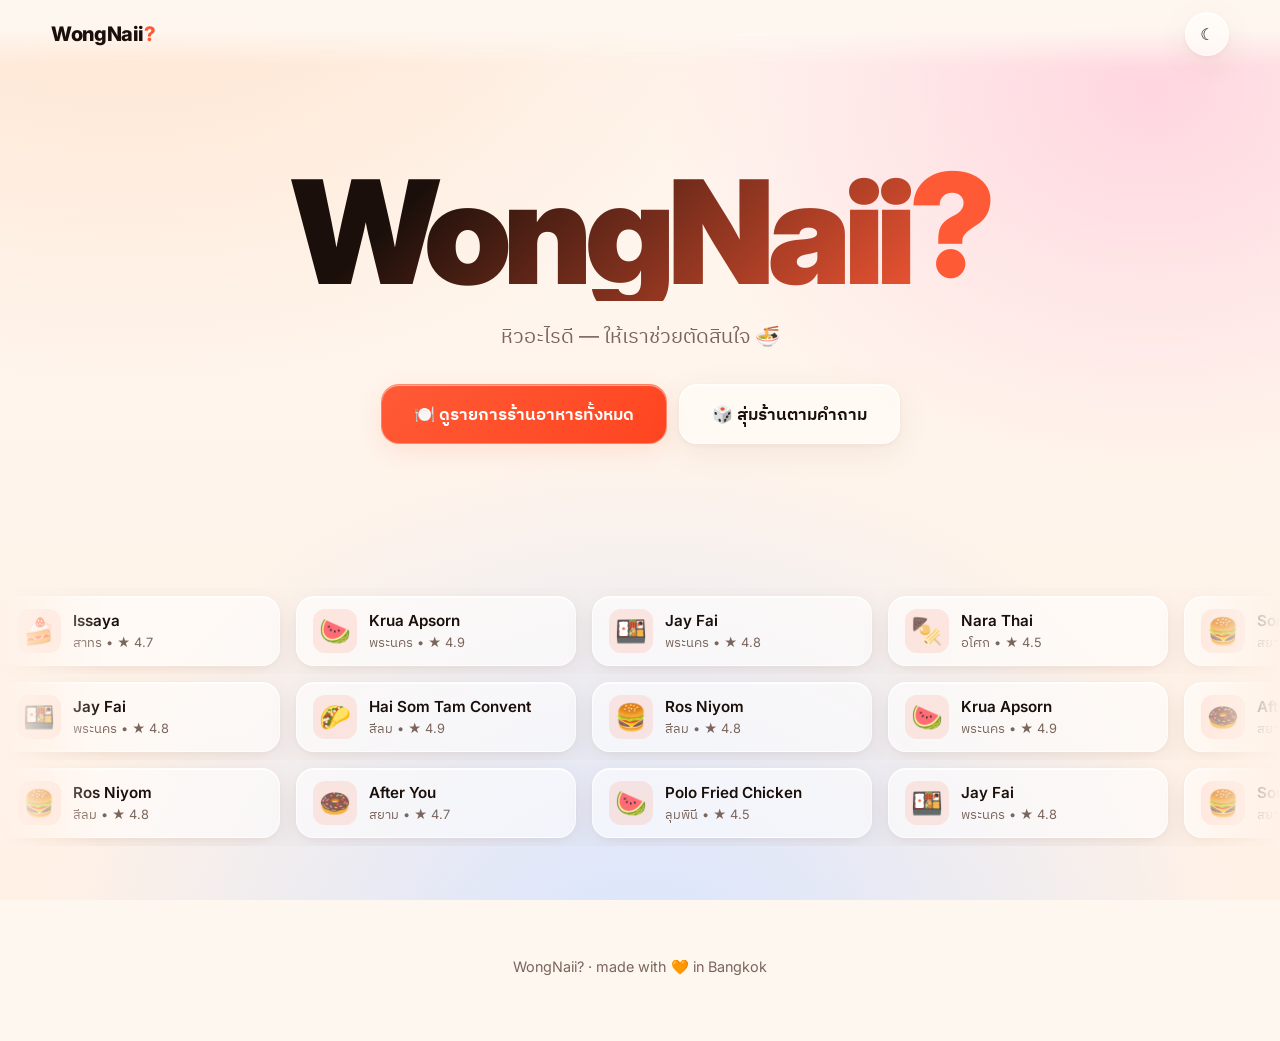
==== index.html @ 6809e91a "Initial commit: WongNaii? scaffold" ====
<!DOCTYPE html>
<html lang="th" data-theme="light">
<head>
  <meta charset="UTF-8">
  <meta name="viewport" content="width=device-width, initial-scale=1, viewport-fit=cover">
  <meta name="theme-color" content="#fef7f0">
  <title>WongNaii? — หิวอะไรดีวันนี้</title>
  <meta name="description" content="WongNaii? — ค้นหาร้านอาหาร สุ่มร้านโดน ๆ และหาเพื่อนกินข้าวด้วยกัน">
  <link rel="preconnect" href="https://fonts.googleapis.com">
  <link rel="preconnect" href="https://fonts.gstatic.com" crossorigin>
  <link rel="stylesheet" href="https://fonts.googleapis.com/css2?family=Inter:wght@400;500;600;700;800;900&family=IBM+Plex+Sans+Thai:wght@400;500;600;700&display=swap">
  <link rel="stylesheet" href="assets/css/base.css">
  <link rel="stylesheet" href="assets/css/glass.css">
  <link rel="stylesheet" href="assets/css/home.css">
</head>
<body>
  <header class="site-header">
    <div class="container">
      <a href="./" class="brand">WongNaii<span>?</span></a>
      <div style="display:flex; gap: .5rem">
        <button class="glass-button is-icon" data-theme-toggle title="สลับธีม">☾</button>
      </div>
    </div>
  </header>

  <main>
    <section class="hero container">
      <h1 class="hero-title">WongNaii<span class="qmark">?</span></h1>
      <p class="hero-sub">หิวอะไรดี — ให้เราช่วยตัดสินใจ 🍜</p>

      <div class="hero-actions">
        <a class="glass-button is-primary" href="pages/all-restaurants.html">
          🍽️ ดูรายการร้านอาหารทั้งหมด
        </a>
        <a class="glass-button" href="pages/randomizer.html">
          🎲 สุ่มร้านตามคำถาม
        </a>
      </div>
    </section>

    <section class="marquee-section" aria-label="ร้านอาหารแนะนำ">
      <div id="marquee" class="container" style="width:100%; max-width:none"></div>
    </section>
  </main>

  <footer style="padding: 3rem 0; text-align:center; color: var(--text-muted); font-size:.9rem">
    <p>WongNaii? · made with 🧡 in Bangkok</p>
  </footer>

  <script src="assets/js/config.js"></script>
  <script src="assets/js/theme.js"></script>
  <script src="assets/js/maintenance.js"></script>
  <script src="assets/js/api.js"></script>
  <script src="assets/js/marquee.js"></script>
</body>
</html>
---- assets/css/base.css ----
/* ========================================================================
   WongNaii? — Base tokens, reset, theme system
   ======================================================================== */

:root {
  --font-display: "SF Pro Display", "Inter", "IBM Plex Sans Thai", system-ui, -apple-system, sans-serif;
  --font-body:    "SF Pro Text",    "Inter", "IBM Plex Sans Thai", system-ui, sans-serif;

  --radius-sm: 12px;
  --radius-md: 18px;
  --radius-lg: 22px;
  --radius-xl: 32px;

  --space-1: 0.25rem;
  --space-2: 0.5rem;
  --space-3: 0.75rem;
  --space-4: 1rem;
  --space-5: 1.5rem;
  --space-6: 2rem;
  --space-8: 3rem;
  --space-10: 4.5rem;

  --transition-fast: 180ms cubic-bezier(.2,.8,.2,1);
  --transition-med:  340ms cubic-bezier(.2,.8,.2,1);
}

/* ---- Light theme (default) ---- */
:root,
[data-theme="light"] {
  color-scheme: light;

  --bg-base: #fef7f0;
  --bg-gradient: radial-gradient(1200px 800px at 10% -10%, #ffe2cc 0%, transparent 60%),
                 radial-gradient(900px 700px at 90% 10%, #ffd6e0 0%, transparent 55%),
                 radial-gradient(1000px 900px at 50% 110%, #d6e4ff 0%, transparent 60%),
                 linear-gradient(180deg, #fef7f0, #fff1e6);

  --text-strong: #1a0f0a;
  --text:        #3a2a22;
  --text-muted:  #7a655c;

  --glass-bg:     rgba(255, 255, 255, 0.55);
  --glass-bg-hi:  rgba(255, 255, 255, 0.75);
  --glass-border: rgba(255, 255, 255, 0.7);
  --glass-shadow: 0 8px 32px rgba(120, 60, 20, 0.08),
                  0 2px 6px rgba(120, 60, 20, 0.05);
  --glass-inner-highlight: inset 0 1px 0 rgba(255, 255, 255, 0.9);

  --accent:        #ff5a36;
  --accent-hover:  #ff4520;
  --accent-soft:   rgba(255, 90, 54, 0.12);
  --accent-text:   #ffffff;

  --heart:         #ff3366;

  --blur: 24px;
  --blur-sat: 180%;
}

/* ---- Dark theme ---- */
[data-theme="dark"] {
  color-scheme: dark;

  --bg-base: #0a0612;
  --bg-gradient: radial-gradient(1200px 800px at 10% -10%, #2a1845 0%, transparent 60%),
                 radial-gradient(900px 700px at 90% 10%, #45152e 0%, transparent 55%),
                 radial-gradient(1000px 900px at 50% 110%, #0a1f3a 0%, transparent 60%),
                 linear-gradient(180deg, #0a0612, #1a0f2e);

  --text-strong: #fff5ee;
  --text:        #e8dad0;
  --text-muted:  #a89a8e;

  --glass-bg:     rgba(255, 255, 255, 0.06);
  --glass-bg-hi:  rgba(255, 255, 255, 0.1);
  --glass-border: rgba(255, 255, 255, 0.12);
  --glass-shadow: 0 8px 32px rgba(0, 0, 0, 0.6),
                  0 2px 6px rgba(0, 0, 0, 0.4);
  --glass-inner-highlight: inset 0 1px 0 rgba(255, 255, 255, 0.15);

  --accent:        #ff7a52;
  --accent-hover:  #ff8e6b;
  --accent-soft:   rgba(255, 122, 82, 0.18);
  --accent-text:   #1a0f0a;

  --heart:         #ff5c7a;

  --blur: 28px;
  --blur-sat: 140%;
}

/* Respect OS preference if no explicit choice */
@media (prefers-color-scheme: dark) {
  :root:not([data-theme]) {
    color-scheme: dark;
    --bg-base: #0a0612;
    --bg-gradient: radial-gradient(1200px 800px at 10% -10%, #2a1845 0%, transparent 60%),
                   radial-gradient(900px 700px at 90% 10%, #45152e 0%, transparent 55%),
                   radial-gradient(1000px 900px at 50% 110%, #0a1f3a 0%, transparent 60%),
                   linear-gradient(180deg, #0a0612, #1a0f2e);
    --text-strong: #fff5ee;
    --text:        #e8dad0;
    --text-muted:  #a89a8e;
    --glass-bg:     rgba(255, 255, 255, 0.06);
    --glass-bg-hi:  rgba(255, 255, 255, 0.1);
    --glass-border: rgba(255, 255, 255, 0.12);
    --glass-shadow: 0 8px 32px rgba(0, 0, 0, 0.6), 0 2px 6px rgba(0, 0, 0, 0.4);
    --glass-inner-highlight: inset 0 1px 0 rgba(255, 255, 255, 0.15);
    --accent: #ff7a52;
    --accent-hover: #ff8e6b;
    --accent-soft: rgba(255, 122, 82, 0.18);
    --accent-text: #1a0f0a;
    --heart: #ff5c7a;
  }
}

/* ---- Reset ---- */
*, *::before, *::after { box-sizing: border-box; }
html, body { margin: 0; padding: 0; }
html { scroll-behavior: smooth; }
body {
  font-family: var(--font-body);
  color: var(--text);
  background: var(--bg-base);
  background-image: var(--bg-gradient);
  background-attachment: fixed;
  min-height: 100vh;
  line-height: 1.55;
  -webkit-font-smoothing: antialiased;
  text-rendering: optimizeLegibility;
  transition: background-color var(--transition-med), color var(--transition-med);
}

h1, h2, h3, h4 {
  font-family: var(--font-display);
  color: var(--text-strong);
  letter-spacing: -0.02em;
  margin: 0;
}

a { color: inherit; text-decoration: none; }
button { font: inherit; cursor: pointer; border: none; background: none; color: inherit; }
img { max-width: 100%; display: block; }

/* ---- Layout helpers ---- */
.container {
  width: min(1200px, 92%);
  margin-inline: auto;
}

.stack > * + * { margin-top: var(--space-4); }

@media (prefers-reduced-motion: reduce) {
  *, *::before, *::after {
    animation-duration: 0.001ms !important;
    transition-duration: 0.001ms !important;
  }
}
---- assets/css/glass.css ----
/* ========================================================================
   Liquid Glass primitives — frosted surfaces, buttons, inputs, modals
   ======================================================================== */

.glass {
  background: var(--glass-bg);
  -webkit-backdrop-filter: blur(var(--blur)) saturate(var(--blur-sat));
          backdrop-filter: blur(var(--blur)) saturate(var(--blur-sat));
  border: 1px solid var(--glass-border);
  box-shadow: var(--glass-shadow), var(--glass-inner-highlight);
  border-radius: var(--radius-lg);
}

/* Card */
.glass-card {
  composes: glass;
  background: var(--glass-bg);
  -webkit-backdrop-filter: blur(var(--blur)) saturate(var(--blur-sat));
          backdrop-filter: blur(var(--blur)) saturate(var(--blur-sat));
  border: 1px solid var(--glass-border);
  box-shadow: var(--glass-shadow), var(--glass-inner-highlight);
  border-radius: var(--radius-lg);
  padding: var(--space-5);
  transition: transform var(--transition-fast), box-shadow var(--transition-fast), background var(--transition-fast);
}
.glass-card:hover {
  transform: translateY(-2px);
  background: var(--glass-bg-hi);
}

/* Button */
.glass-button {
  display: inline-flex;
  align-items: center;
  justify-content: center;
  gap: var(--space-2);
  padding: var(--space-3) var(--space-5);
  border-radius: var(--radius-md);
  background: var(--glass-bg);
  -webkit-backdrop-filter: blur(20px) saturate(var(--blur-sat));
          backdrop-filter: blur(20px) saturate(var(--blur-sat));
  border: 1px solid var(--glass-border);
  box-shadow: var(--glass-shadow), var(--glass-inner-highlight);
  color: var(--text-strong);
  font-weight: 600;
  font-size: 1rem;
  transition: transform var(--transition-fast), background var(--transition-fast), box-shadow var(--transition-fast);
  white-space: nowrap;
}
.glass-button:hover { transform: translateY(-1px); background: var(--glass-bg-hi); }
.glass-button:active { transform: translateY(0); }

.glass-button.is-primary {
  background: linear-gradient(135deg, var(--accent), var(--accent-hover));
  color: var(--accent-text);
  border-color: rgba(255,255,255,0.3);
  box-shadow:
    0 8px 24px var(--accent-soft),
    inset 0 1px 0 rgba(255,255,255,0.5);
}
.glass-button.is-primary:hover {
  background: linear-gradient(135deg, var(--accent-hover), var(--accent));
}

.glass-button.is-ghost {
  background: transparent;
  box-shadow: none;
  border-color: var(--glass-border);
}

.glass-button.is-icon {
  padding: var(--space-3);
  width: 44px;
  height: 44px;
  border-radius: 50%;
}

/* Input */
.glass-input {
  width: 100%;
  padding: var(--space-3) var(--space-4);
  border-radius: var(--radius-md);
  background: var(--glass-bg);
  -webkit-backdrop-filter: blur(16px) saturate(var(--blur-sat));
          backdrop-filter: blur(16px) saturate(var(--blur-sat));
  border: 1px solid var(--glass-border);
  color: var(--text-strong);
  font: inherit;
  outline: none;
  transition: border-color var(--transition-fast), box-shadow var(--transition-fast);
}
.glass-input:focus {
  border-color: var(--accent);
  box-shadow: 0 0 0 3px var(--accent-soft);
}

/* Pill (small label / chip) */
.glass-pill {
  display: inline-flex;
  align-items: center;
  gap: var(--space-1);
  padding: 4px 12px;
  border-radius: 999px;
  font-size: 0.8rem;
  font-weight: 500;
  background: var(--glass-bg);
  -webkit-backdrop-filter: blur(12px) saturate(var(--blur-sat));
          backdrop-filter: blur(12px) saturate(var(--blur-sat));
  border: 1px solid var(--glass-border);
  color: var(--text);
}

/* Modal scrim + dialog */
.glass-modal-scrim {
  position: fixed; inset: 0; z-index: 100;
  background: rgba(0,0,0,0.4);
  -webkit-backdrop-filter: blur(8px);
          backdrop-filter: blur(8px);
  display: grid;
  place-items: center;
  opacity: 0;
  pointer-events: none;
  transition: opacity var(--transition-med);
}
.glass-modal-scrim.is-open {
  opacity: 1;
  pointer-events: auto;
}
.glass-modal {
  width: min(560px, 92vw);
  max-height: 86vh;
  overflow: auto;
  background: var(--glass-bg-hi);
  -webkit-backdrop-filter: blur(40px) saturate(var(--blur-sat));
          backdrop-filter: blur(40px) saturate(var(--blur-sat));
  border: 1px solid var(--glass-border);
  border-radius: var(--radius-xl);
  box-shadow: 0 30px 80px rgba(0,0,0,0.3), var(--glass-inner-highlight);
  padding: var(--space-6);
  transform: scale(0.96) translateY(8px);
  transition: transform var(--transition-med);
}
.glass-modal-scrim.is-open .glass-modal { transform: scale(1) translateY(0); }
---- assets/css/home.css ----
/* ========================================================================
   Home page — hero, marquee, primary actions
   ======================================================================== */

.site-header {
  position: sticky;
  top: 0;
  z-index: 50;
  padding: var(--space-3) 0;
  background: linear-gradient(180deg, var(--bg-base) 40%, transparent);
  -webkit-backdrop-filter: blur(20px);
          backdrop-filter: blur(20px);
}
.site-header .container {
  display: flex; align-items: center; justify-content: space-between;
  gap: var(--space-4);
}
.brand {
  font-family: var(--font-display);
  font-weight: 800;
  font-size: 1.25rem;
  color: var(--text-strong);
  letter-spacing: -0.02em;
}
.brand span { color: var(--accent); }

/* ---- Hero ---- */
.hero {
  text-align: center;
  padding: clamp(3rem, 8vw, 6rem) 0 clamp(2rem, 5vw, 4rem);
}
.hero-title {
  font-size: clamp(3.5rem, 12vw, 9rem);
  font-weight: 900;
  letter-spacing: -0.05em;
  line-height: 0.95;
  background: linear-gradient(135deg, var(--text-strong) 30%, var(--accent) 80%);
  -webkit-background-clip: text;
          background-clip: text;
  color: transparent;
  margin-bottom: var(--space-3);
}
.hero-title .qmark {
  display: inline-block;
  color: var(--accent);
  -webkit-text-fill-color: var(--accent);
  transform: translateY(-0.05em);
  animation: wiggle 4s ease-in-out infinite;
}
@keyframes wiggle {
  0%, 100% { transform: translateY(-0.05em) rotate(0deg); }
  50% { transform: translateY(-0.1em) rotate(8deg); }
}
.hero-sub {
  font-size: clamp(1rem, 2vw, 1.25rem);
  color: var(--text-muted);
  margin-bottom: var(--space-6);
}

.hero-actions {
  display: flex;
  gap: var(--space-3);
  justify-content: center;
  flex-wrap: wrap;
}
.hero-actions .glass-button { font-size: 1.05rem; padding: var(--space-4) var(--space-6); }

/* ---- Marquee (3 rows) ---- */
.marquee-section {
  padding: var(--space-8) 0;
  margin-top: var(--space-6);
  overflow: hidden;
}
.marquee-row {
  display: flex;
  overflow: hidden;
  mask-image: linear-gradient(90deg, transparent, #000 8%, #000 92%, transparent);
          mask-image: linear-gradient(90deg, transparent, #000 8%, #000 92%, transparent);
  -webkit-mask-image: linear-gradient(90deg, transparent, #000 8%, #000 92%, transparent);
  padding: var(--space-2) 0;
}
.marquee-track {
  display: flex;
  gap: var(--space-4);
  flex-shrink: 0;
  padding-right: var(--space-4);
  animation: marquee-scroll var(--marquee-duration, 60s) linear infinite;
}
.marquee-row[data-direction="right"] .marquee-track {
  animation-direction: reverse;
}
.marquee-row:hover .marquee-track {
  animation-play-state: paused;
}
@keyframes marquee-scroll {
  from { transform: translateX(0); }
  to   { transform: translateX(-50%); }
}

/* Restaurant chip for the marquee */
.marquee-chip {
  flex: 0 0 auto;
  width: 280px;
  padding: var(--space-3) var(--space-4);
  display: flex;
  align-items: center;
  gap: var(--space-3);
  background: var(--glass-bg);
  -webkit-backdrop-filter: blur(20px) saturate(var(--blur-sat));
          backdrop-filter: blur(20px) saturate(var(--blur-sat));
  border: 1px solid var(--glass-border);
  border-radius: var(--radius-md);
  box-shadow: var(--glass-shadow), var(--glass-inner-highlight);
  transition: transform var(--transition-fast);
}
.marquee-chip:hover { transform: translateY(-3px); }
.marquee-chip__emoji {
  font-size: 1.6rem;
  width: 44px; height: 44px;
  display: grid; place-items: center;
  background: var(--accent-soft);
  border-radius: 12px;
  flex-shrink: 0;
}
.marquee-chip__name {
  font-weight: 600;
  color: var(--text-strong);
  font-size: 0.95rem;
  white-space: nowrap; overflow: hidden; text-overflow: ellipsis;
}
.marquee-chip__meta {
  font-size: 0.8rem;
  color: var(--text-muted);
  white-space: nowrap; overflow: hidden; text-overflow: ellipsis;
}

/* ---- Maintenance banner ---- */
.maintenance-screen {
  position: fixed; inset: 0; z-index: 9999;
  display: grid; place-items: center;
  background: var(--bg-base);
  background-image: var(--bg-gradient);
  padding: var(--space-6);
  text-align: center;
}
.maintenance-screen .glass-card {
  max-width: 480px;
  padding: var(--space-8);
}
.maintenance-screen h1 { font-size: 2rem; margin-bottom: var(--space-3); }
.maintenance-screen p { color: var(--text-muted); }
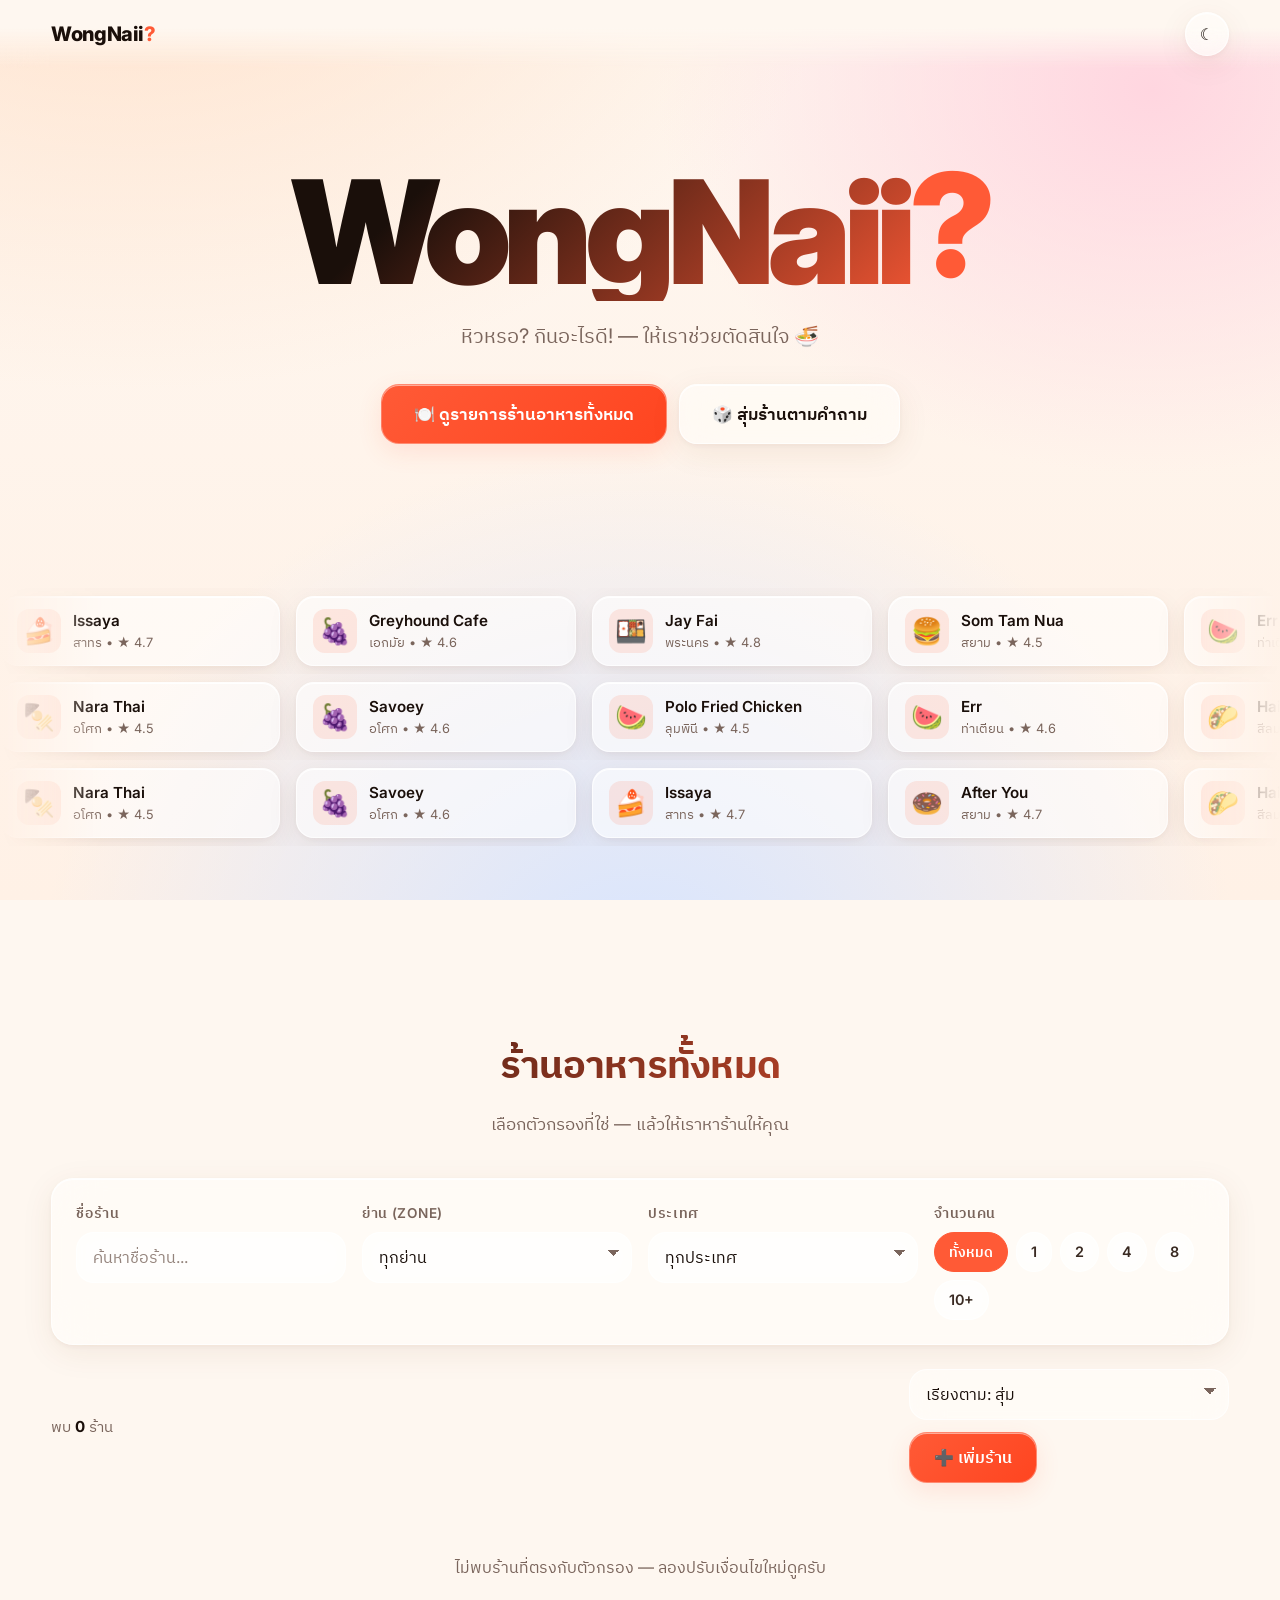
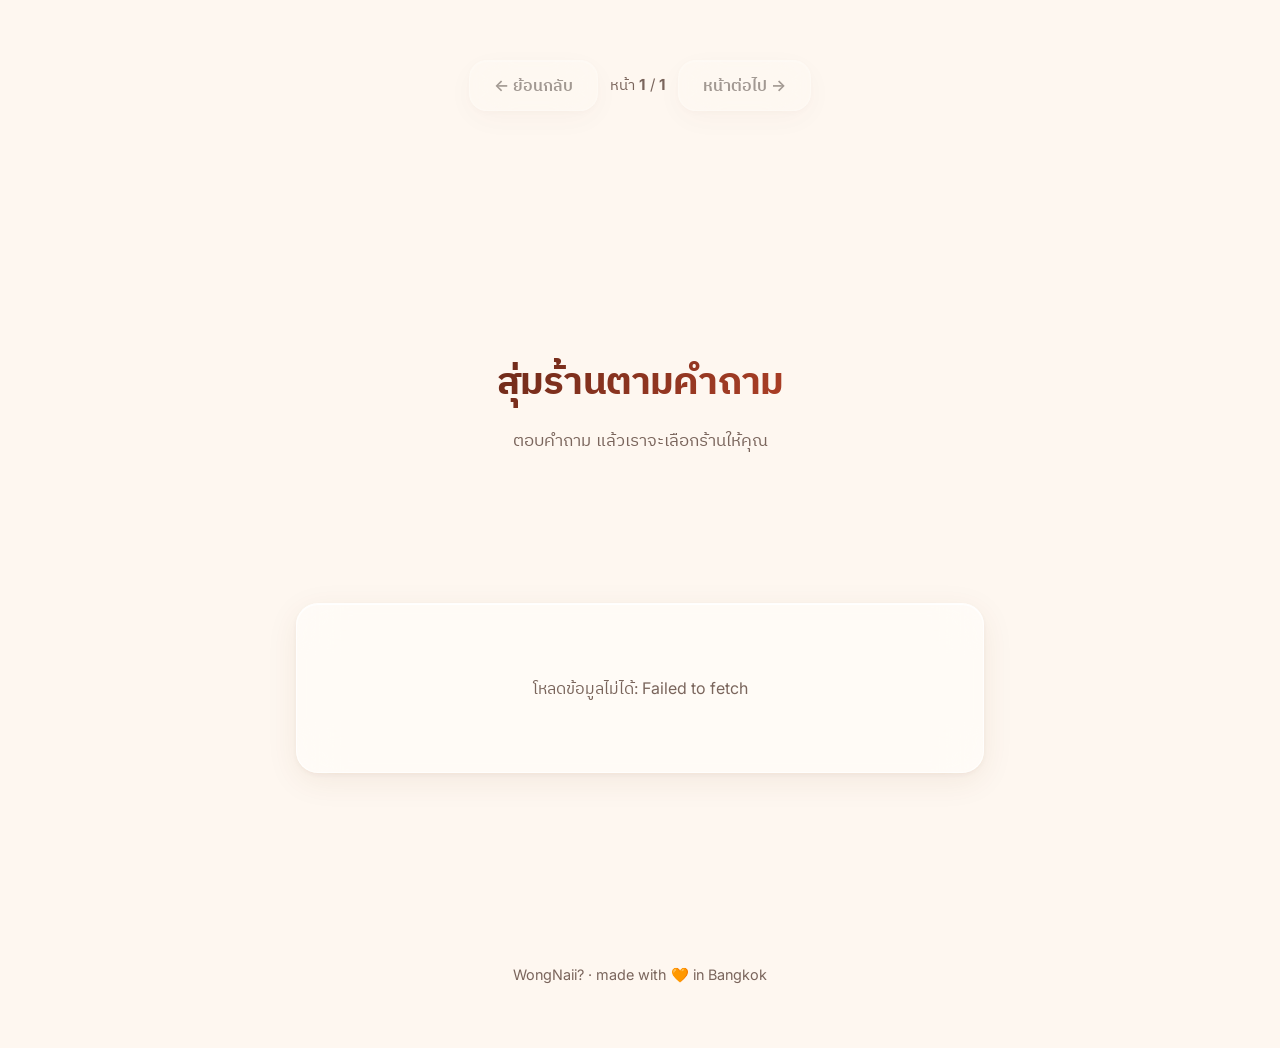
==== commit dbe7e507: "SPA merge: all-restaurants + randomizer on home page + clickable chips/cards - index.html: home page" ====
--- a/index.html
+++ b/index.html
@@ -12,6 +12,8 @@
   <link rel="stylesheet" href="assets/css/base.css">
   <link rel="stylesheet" href="assets/css/glass.css">
   <link rel="stylesheet" href="assets/css/home.css">
+  <link rel="stylesheet" href="assets/css/all-restaurants.css">
+  <link rel="stylesheet" href="assets/css/randomizer.css">
 </head>
 <body>
   <header class="site-header">
@@ -24,33 +26,177 @@
   </header>
 
   <main>
+    <!-- ── HERO ── -->
     <section class="hero container">
       <h1 class="hero-title">WongNaii<span class="qmark">?</span></h1>
-      <p class="hero-sub">หิวอะไรดี — ให้เราช่วยตัดสินใจ 🍜</p>
+      <p class="hero-sub">หิวหรอ? กินอะไรดี! — ให้เราช่วยตัดสินใจ 🍜</p>
 
       <div class="hero-actions">
-        <a class="glass-button is-primary" href="pages/all-restaurants.html">
+        <a class="glass-button is-primary" href="#section-restaurants">
           🍽️ ดูรายการร้านอาหารทั้งหมด
         </a>
-        <a class="glass-button" href="pages/randomizer.html">
+        <a class="glass-button" href="#section-randomizer">
           🎲 สุ่มร้านตามคำถาม
         </a>
       </div>
     </section>
 
+    <!-- ── MARQUEE ── -->
     <section class="marquee-section" aria-label="ร้านอาหารแนะนำ">
       <div id="marquee" class="container" style="width:100%; max-width:none"></div>
+    </section>
+
+    <!-- ── ALL RESTAURANTS ── -->
+    <section id="section-restaurants" class="container section-block">
+      <div class="ar-header">
+        <h2>ร้านอาหารทั้งหมด</h2>
+        <p>เลือกตัวกรองที่ใช่ — แล้วให้เราหาร้านให้คุณ</p>
+      </div>
+
+      <!-- Top 5 strip (rendered by JS) -->
+      <div id="top5-strip" class="ar-top5" hidden></div>
+
+      <!-- Filter panel -->
+      <div class="glass-card ar-filters">
+        <div class="ar-filter-group">
+          <label for="filter-name">ชื่อร้าน</label>
+          <input id="filter-name" class="glass-input" placeholder="ค้นหาชื่อร้าน...">
+        </div>
+        <div class="ar-filter-group">
+          <label for="filter-zone">ย่าน (Zone)</label>
+          <select id="filter-zone" class="glass-input"><option value="">ทุกย่าน</option></select>
+        </div>
+        <div class="ar-filter-group">
+          <label for="filter-food">ประเทศ</label>
+          <select id="filter-food" class="glass-input"><option value="">ทุกประเทศ</option></select>
+        </div>
+        <div class="ar-filter-group">
+          <label>จำนวนคน</label>
+          <div class="ar-group-sizes" id="filter-group">
+            <button data-size="" class="is-active">ทั้งหมด</button>
+            <button data-size="1">1</button>
+            <button data-size="2">2</button>
+            <button data-size="4">4</button>
+            <button data-size="8">8</button>
+            <button data-size="10">10+</button>
+          </div>
+        </div>
+      </div>
+
+      <!-- Top bar -->
+      <div class="ar-top-bar">
+        <div class="ar-result-count">พบ <strong id="result-count">0</strong> ร้าน</div>
+        <div class="ar-top-actions">
+          <select id="sort-by" class="glass-input">
+            <option value="random">เรียงตาม: สุ่ม</option>
+            <option value="rating-desc">คะแนน (สูง → ต่ำ)</option>
+            <option value="rating-asc">คะแนน (ต่ำ → สูง)</option>
+            <option value="reviews-desc">รีวิวเยอะสุด</option>
+            <option value="likes-desc">กดหัวใจเยอะสุด</option>
+            <option value="name-asc">ชื่อ A–Z</option>
+          </select>
+          <button class="glass-button is-primary" id="btn-add-restaurant">➕ เพิ่มร้าน</button>
+        </div>
+      </div>
+
+      <!-- Grid -->
+      <div id="grid" class="ar-grid">
+        <div class="ar-loading">กำลังโหลด...</div>
+      </div>
+
+      <!-- Pagination -->
+      <div class="ar-pagination">
+        <button class="glass-button" id="btn-prev">← ย้อนกลับ</button>
+        <span class="page-info">หน้า <strong id="page-current">1</strong> / <strong id="page-total">1</strong></span>
+        <button class="glass-button" id="btn-next">หน้าต่อไป →</button>
+      </div>
+    </section>
+
+    <!-- ── RANDOMIZER ── -->
+    <section id="section-randomizer" class="container section-block">
+      <div class="ar-header">
+        <h2>สุ่มร้านตามคำถาม</h2>
+        <p>ตอบคำถาม แล้วเราจะเลือกร้านให้คุณ</p>
+      </div>
+      <div class="quiz">
+        <div class="quiz-progress" id="progress"></div>
+        <div class="glass-card quiz-step" id="step">
+          <div class="ar-loading">กำลังโหลดคำถาม...</div>
+        </div>
+      </div>
     </section>
   </main>
 
   <footer style="padding: 3rem 0; text-align:center; color: var(--text-muted); font-size:.9rem">
     <p>WongNaii? · made with 🧡 in Bangkok</p>
   </footer>
+
+  <!-- Add Restaurant Modal -->
+  <div class="glass-modal-scrim" id="modal-add" role="dialog" aria-modal="true">
+    <div class="glass-modal">
+      <h2 style="margin-bottom: var(--space-2)">เพิ่มร้านใหม่</h2>
+      <p style="color: var(--text-muted); margin-bottom: var(--space-5); font-size: .9rem">
+        กรอกข้อมูลพื้นฐาน — AI จะช่วยเติมรายละเอียดที่เหลือให้
+      </p>
+      <form class="add-form" id="add-form">
+        <div class="form-row">
+          <div>
+            <label for="f-submitter">ชื่อคนส่ง</label>
+            <input id="f-submitter" class="glass-input">
+          </div>
+          <div>
+            <label for="f-restaurant">ชื่อร้าน *</label>
+            <input id="f-restaurant" class="glass-input" required>
+          </div>
+        </div>
+        <div>
+          <label for="f-zone">ย่าน / โซน *</label>
+          <select id="f-zone" class="glass-input" required>
+            <option value="">— เลือกย่าน —</option>
+            <option value="อโศก">อโศก</option>
+            <option value="สยาม">สยาม</option>
+            <option value="อารีย์">อารีย์</option>
+            <option value="ทองหล่อ">ทองหล่อ</option>
+            <option value="พร้อมพงษ์">พร้อมพงษ์</option>
+          </select>
+        </div>
+        <div>
+          <label for="f-review">รีวิว / ทำไมต้องกินร้านนี้ *</label>
+          <textarea id="f-review" class="glass-input" required placeholder="บรรยายสั้น ๆ ว่าทำไมร้านนี้น่าไป"></textarea>
+        </div>
+        <div class="form-row">
+          <div>
+            <label for="f-menu">เมนูแนะนำ</label>
+            <input id="f-menu" class="glass-input">
+          </div>
+          <div>
+            <label for="f-menu-desc">คำอธิบายเมนู</label>
+            <input id="f-menu-desc" class="glass-input">
+          </div>
+        </div>
+        <div style="display:flex; gap: .75rem; justify-content: flex-end; margin-top: .5rem">
+          <button type="button" class="glass-button" data-modal-close>ยกเลิก</button>
+          <button type="submit" class="glass-button is-primary">ส่งข้อมูล</button>
+        </div>
+      </form>
+    </div>
+  </div>
+
+  <!-- Party modals get injected by party.js -->
+  <div id="party-modals"></div>
+
+  <!-- Toast notifications -->
+  <div id="toast-container" class="toast-container"></div>
 
   <script src="assets/js/config.js"></script>
   <script src="assets/js/theme.js"></script>
   <script src="assets/js/maintenance.js"></script>
   <script src="assets/js/api.js"></script>
+  <script src="assets/js/identity.js"></script>
+  <script src="assets/js/restaurant-detail.js"></script>
+  <script src="assets/js/party.js"></script>
   <script src="assets/js/marquee.js"></script>
+  <script src="assets/js/all-restaurants.js"></script>
+  <script src="assets/js/randomizer.js"></script>
 </body>
 </html>
--- a/assets/css/base.css
+++ b/assets/css/base.css
@@ -68,8 +68,8 @@
                  linear-gradient(180deg, #0a0612, #1a0f2e);
 
   --text-strong: #fff5ee;
-  --text:        #e8dad0;
-  --text-muted:  #a89a8e;
+  --text:        #f0e3d8;
+  --text-muted:  #c0b0a0;
 
   --glass-bg:     rgba(255, 255, 255, 0.06);
   --glass-bg-hi:  rgba(255, 255, 255, 0.1);
@@ -99,8 +99,8 @@
                    radial-gradient(1000px 900px at 50% 110%, #0a1f3a 0%, transparent 60%),
                    linear-gradient(180deg, #0a0612, #1a0f2e);
     --text-strong: #fff5ee;
-    --text:        #e8dad0;
-    --text-muted:  #a89a8e;
+    --text:        #f0e3d8;
+    --text-muted:  #c0b0a0;
     --glass-bg:     rgba(255, 255, 255, 0.06);
     --glass-bg-hi:  rgba(255, 255, 255, 0.1);
     --glass-border: rgba(255, 255, 255, 0.12);
--- a/assets/css/glass.css
+++ b/assets/css/glass.css
@@ -94,6 +94,36 @@
   box-shadow: 0 0 0 3px var(--accent-soft);
 }
 
+/* Native <select> doesn't pick up text color reliably on dark glass — force it.
+   <option> pop-ups are rendered by the OS, so paint a solid surface. */
+select.glass-input {
+  color: var(--text-strong);
+  cursor: pointer;
+  padding-right: 2.5rem;
+  background-image:
+    linear-gradient(45deg, transparent 50%, var(--text-muted) 50%),
+    linear-gradient(135deg, var(--text-muted) 50%, transparent 50%);
+  background-position:
+    calc(100% - 1.1rem) 1.1rem,
+    calc(100% - 0.75rem) 1.1rem;
+  background-size: 6px 6px, 6px 6px;
+  background-repeat: no-repeat;
+  appearance: none;
+}
+select.glass-input option {
+  background-color: var(--bg-base);
+  color: var(--text-strong);
+}
+[data-theme="dark"] select.glass-input option { background-color: #1a0f2e; color: #fff5ee; }
+
+/* Textarea (used in Add Restaurant / Party details forms) needs the same treatment */
+textarea.glass-input { color: var(--text-strong); font-family: inherit; }
+input.glass-input::placeholder,
+textarea.glass-input::placeholder { color: var(--text-muted); opacity: 0.8; }
+
+/* Buttons used as links keep their underline-free look on dark mode too */
+a.glass-button { text-decoration: none; }
+
 /* Pill (small label / chip) */
 .glass-pill {
   display: inline-flex;
--- a/assets/css/home.css
+++ b/assets/css/home.css
@@ -134,6 +134,29 @@
   white-space: nowrap; overflow: hidden; text-overflow: ellipsis;
 }
 
+/* ---- SPA section anchors ---- */
+html { scroll-behavior: smooth; }
+
+#section-restaurants,
+#section-randomizer {
+  scroll-margin-top: 72px;
+}
+
+.section-block {
+  padding-top:    clamp(3rem, 6vw, 5rem);
+  padding-bottom: clamp(2rem, 4vw, 4rem);
+}
+
+/* h2 heading inside .ar-header (same visual as h1 on standalone page) */
+.ar-header h2 {
+  font-size: clamp(1.6rem, 4vw, 2.4rem);
+  font-weight: 800;
+  margin-bottom: var(--space-3);
+  background: linear-gradient(135deg, var(--text-strong), var(--accent));
+  -webkit-background-clip: text; background-clip: text;
+  color: transparent;
+}
+
 /* ---- Maintenance banner ---- */
 .maintenance-screen {
   position: fixed; inset: 0; z-index: 9999;
--- a/assets/css/all-restaurants.css
+++ b/assets/css/all-restaurants.css
@@ -0,0 +1,297 @@
+/* ========================================================================
+   All-Restaurants page — filters, grid, card UI
+   ======================================================================== */
+
+.ar-header {
+  padding: clamp(2rem, 5vw, 4rem) 0 var(--space-5);
+  text-align: center;
+}
+.ar-header h1 {
+  font-size: clamp(1.6rem, 4vw, 2.4rem);
+  font-weight: 800;
+  margin-bottom: var(--space-3);
+  background: linear-gradient(135deg, var(--text-strong), var(--accent));
+  -webkit-background-clip: text; background-clip: text;
+  color: transparent;
+}
+.ar-header p { color: var(--text-muted); font-size: 1.05rem; }
+
+/* ---- Filter panel ---- */
+.ar-filters {
+  display: grid;
+  grid-template-columns: repeat(auto-fit, minmax(180px, 1fr));
+  gap: var(--space-4);
+  padding: var(--space-5);
+  margin-bottom: var(--space-5);
+}
+.ar-filter-group { display: flex; flex-direction: column; gap: var(--space-2); }
+.ar-filter-group label {
+  font-size: 0.85rem;
+  font-weight: 600;
+  color: var(--text-muted);
+  text-transform: uppercase;
+  letter-spacing: 0.05em;
+}
+.ar-filter-group select { appearance: none; cursor: pointer; }
+
+.ar-group-sizes {
+  display: flex; flex-wrap: wrap; gap: var(--space-2);
+}
+.ar-group-sizes button {
+  padding: 8px 14px;
+  border-radius: 999px;
+  background: var(--glass-bg);
+  -webkit-backdrop-filter: blur(12px); backdrop-filter: blur(12px);
+  border: 1px solid var(--glass-border);
+  color: var(--text);
+  font-weight: 600;
+  font-size: 0.9rem;
+  transition: all var(--transition-fast);
+}
+.ar-group-sizes button.is-active {
+  background: var(--accent);
+  color: var(--accent-text);
+  border-color: var(--accent);
+}
+
+/* ---- Top bar (count + sort + add) ---- */
+.ar-top-bar {
+  display: flex; align-items: center; justify-content: space-between;
+  gap: var(--space-4);
+  margin-bottom: var(--space-5);
+  flex-wrap: wrap;
+}
+.ar-result-count { color: var(--text-muted); font-size: 0.95rem; }
+.ar-result-count strong { color: var(--text-strong); }
+.ar-top-actions { display: flex; gap: var(--space-3); align-items: center; flex-wrap: wrap; }
+.ar-top-actions select { min-width: 160px; }
+
+/* ---- Card grid (3 cols × 4 rows = 12) ---- */
+.ar-grid {
+  display: grid;
+  grid-template-columns: repeat(auto-fill, minmax(320px, 1fr));
+  gap: var(--space-4);
+  margin-bottom: var(--space-6);
+}
+@media (min-width: 1024px) {
+  .ar-grid { grid-template-columns: repeat(3, 1fr); }
+}
+
+/* ---- Restaurant card ---- */
+.r-card {
+  display: flex; flex-direction: column;
+  padding: var(--space-5);
+  gap: var(--space-3);
+  position: relative;
+  min-height: 380px;
+}
+.r-card__top {
+  display: flex; justify-content: space-between; gap: var(--space-3);
+  align-items: flex-start;
+}
+.r-card__title {
+  font-family: var(--font-display);
+  font-size: 1.15rem;
+  font-weight: 700;
+  color: var(--text-strong);
+  line-height: 1.3;
+  letter-spacing: -0.01em;
+}
+.r-card__type { font-size: 0.85rem; color: var(--text-muted); margin-top: 2px; }
+
+.r-heart-wrap {
+  flex-shrink: 0;
+  display: flex; flex-direction: column; align-items: center; gap: 4px;
+}
+.r-heart {
+  width: 40px; height: 40px;
+  border-radius: 50%;
+  display: grid; place-items: center;
+  background: var(--glass-bg);
+  border: 1px solid var(--glass-border);
+  font-size: 1.1rem;
+  transition: all var(--transition-fast);
+}
+.r-heart:hover { transform: scale(1.1); }
+.r-heart.is-liked { background: var(--heart); border-color: var(--heart); color: white; }
+.r-heart-count { font-size: 0.72rem; font-weight: 700; color: var(--text-muted); line-height: 1; }
+
+.r-card__meta {
+  display: flex; flex-wrap: wrap; gap: var(--space-2);
+  font-size: 0.85rem;
+}
+.r-card__meta .glass-pill { font-size: 0.78rem; }
+
+.r-card__info { font-size: 0.88rem; color: var(--text); display: flex; flex-direction: column; gap: 4px; }
+.r-card__info .row { display: flex; gap: var(--space-2); align-items: flex-start; }
+.r-card__info .row span:first-child { width: 18px; flex-shrink: 0; opacity: 0.7; }
+
+.r-card__actions {
+  display: flex; gap: var(--space-2);
+  margin-top: auto; padding-top: var(--space-3);
+  flex-wrap: wrap;
+}
+.r-card__actions .glass-button { flex: 1 1 auto; font-size: 0.85rem; padding: 10px 14px; }
+
+.r-card__party-badge {
+  position: absolute; top: 12px; left: 12px;
+  background: var(--accent);
+  color: var(--accent-text);
+  font-size: 0.7rem;
+  font-weight: 700;
+  padding: 4px 10px;
+  border-radius: 999px;
+  box-shadow: 0 4px 12px var(--accent-soft);
+  animation: pulse 2s ease-in-out infinite;
+}
+@keyframes pulse {
+  0%, 100% { transform: scale(1); }
+  50%      { transform: scale(1.05); }
+}
+
+/* ---- Pagination ---- */
+.ar-pagination {
+  display: flex; justify-content: center; align-items: center;
+  gap: var(--space-3);
+  margin: var(--space-6) 0 var(--space-8);
+}
+.ar-pagination .page-info { color: var(--text-muted); font-size: 0.95rem; }
+.ar-pagination .glass-button:disabled { opacity: 0.4; pointer-events: none; }
+
+/* ---- Empty / loading ---- */
+.ar-empty, .ar-loading {
+  text-align: center; padding: var(--space-8); color: var(--text-muted);
+}
+.ar-empty { grid-column: 1 / -1; }
+.ar-loading { animation: pulse 1.4s ease-in-out infinite; }
+
+/* ---- Add Restaurant modal form ---- */
+.add-form { display: flex; flex-direction: column; gap: var(--space-4); }
+.add-form label { font-size: 0.9rem; font-weight: 600; color: var(--text); display: block; margin-bottom: 6px; }
+.add-form textarea { min-height: 80px; resize: vertical; font-family: inherit; }
+.add-form .form-row { display: grid; grid-template-columns: 1fr 1fr; gap: var(--space-3); }
+@media (max-width: 540px) { .add-form .form-row { grid-template-columns: 1fr; } }
+
+.add-form-status {
+  padding: var(--space-3);
+  border-radius: var(--radius-sm);
+  font-size: 0.9rem;
+  display: none;
+}
+.add-form-status.is-info    { display: block; background: var(--accent-soft); color: var(--text-strong); }
+.add-form-status.is-error   { display: block; background: rgba(255, 60, 60, 0.15); color: #d33; }
+.add-form-status.is-success { display: block; background: rgba(60, 200, 100, 0.15); color: #1a8040; }
+
+/* ---- Toast notifications ---- */
+.toast-container {
+  position: fixed;
+  bottom: 28px; left: 50%;
+  transform: translateX(-50%);
+  z-index: 300;
+  display: flex; flex-direction: column; gap: 10px;
+  align-items: center;
+  pointer-events: none;
+}
+.toast {
+  display: flex; align-items: center; gap: 10px;
+  padding: 12px 20px;
+  border-radius: 999px;
+  background: var(--glass-bg-hi);
+  -webkit-backdrop-filter: blur(24px); backdrop-filter: blur(24px);
+  border: 1px solid var(--glass-border);
+  box-shadow: 0 8px 32px rgba(0,0,0,0.25);
+  font-size: 0.9rem; font-weight: 600;
+  color: var(--text-strong);
+  max-width: min(480px, 90vw);
+  pointer-events: auto;
+  cursor: pointer;
+  animation: toast-in 0.3s cubic-bezier(.34,1.56,.64,1) both;
+}
+.toast.is-hiding { animation: toast-out 0.35s ease forwards; }
+.toast--success { border-color: rgba(60,200,100,.5); }
+.toast--error   { border-color: rgba(255,60,60,.5); }
+.toast--info    { border-color: var(--accent); }
+.toast__icon { font-size: 1.15rem; flex-shrink: 0; }
+.toast__msg  { line-height: 1.4; }
+
+@keyframes toast-in  { from { opacity:0; transform:translateY(16px) scale(.95); } to { opacity:1; transform:translateY(0) scale(1); } }
+@keyframes toast-out { from { opacity:1; transform:translateY(0); } to { opacity:0; transform:translateY(10px); } }
+
+/* ---- Restaurant detail popup ---- */
+.detail-modal {
+  width: min(640px, 92vw);
+  position: relative;
+  padding: 0;
+  overflow: visible;
+}
+.detail-close {
+  position: absolute;
+  top: var(--space-4); right: var(--space-4);
+  width: 36px; height: 36px;
+  border-radius: 50%;
+  background: var(--glass-bg);
+  border: 1px solid var(--glass-border);
+  display: grid; place-items: center;
+  cursor: pointer;
+  font-size: 0.85rem;
+  color: var(--text-muted);
+  transition: all var(--transition-fast);
+  z-index: 1;
+}
+.detail-close:hover { background: var(--glass-bg-hi); color: var(--text-strong); }
+
+/* ---- Top 5 marquee strip ---- */
+.ar-top5 { margin-bottom: var(--space-5); }
+.ar-top5__head { margin-bottom: var(--space-3); }
+.ar-top5__title { font-weight: 700; font-size: 1rem; color: var(--text-strong); }
+
+.ar-top5__row {
+  overflow: hidden;
+  /* Fade edges left & right */
+  mask-image: linear-gradient(90deg, transparent, #000 8%, #000 92%, transparent);
+  -webkit-mask-image: linear-gradient(90deg, transparent, #000 8%, #000 92%, transparent);
+}
+.ar-top5__track {
+  display: flex;
+  gap: var(--space-3);
+  flex-shrink: 0;
+  padding-right: var(--space-3);
+  animation: ar-top5-scroll 28s linear infinite;
+}
+.ar-top5__row:hover .ar-top5__track { animation-play-state: paused; }
+
+@keyframes ar-top5-scroll {
+  from { transform: translateX(0); }
+  to   { transform: translateX(-50%); }
+}
+
+.ar-top5__chip {
+  flex-shrink: 0;
+  display: flex; align-items: center; gap: var(--space-3);
+  padding: var(--space-3) var(--space-4);
+  min-width: 190px;
+  border-radius: var(--radius-md);
+  background: var(--glass-bg);
+  -webkit-backdrop-filter: blur(var(--blur)); backdrop-filter: blur(var(--blur));
+  border: 1px solid var(--glass-border);
+  box-shadow: var(--glass-shadow);
+  transition: transform var(--transition-fast);
+}
+.ar-top5__chip:hover { transform: translateY(-3px); }
+.ar-top5__rank {
+  font-family: var(--font-display);
+  font-size: 1.4rem; font-weight: 900;
+  color: var(--accent);
+  flex-shrink: 0; line-height: 1;
+}
+.ar-top5__info { min-width: 0; }
+.ar-top5__name {
+  font-weight: 700; font-size: 0.88rem;
+  color: var(--text-strong);
+  white-space: nowrap; overflow: hidden; text-overflow: ellipsis;
+}
+.ar-top5__stats {
+  display: flex; gap: var(--space-2);
+  font-size: 0.75rem; color: var(--text-muted);
+  margin-top: 2px;
+}
--- a/assets/css/randomizer.css
+++ b/assets/css/randomizer.css
@@ -0,0 +1,110 @@
+/* ========================================================================
+   Randomizer — quiz UI
+   ======================================================================== */
+
+.quiz {
+  max-width: 720px;
+  margin: 0 auto;
+  padding: clamp(2rem, 6vw, 5rem) var(--space-4);
+}
+
+.quiz-progress {
+  display: flex; gap: 6px;
+  margin-bottom: var(--space-6);
+}
+.quiz-progress span {
+  flex: 1;
+  height: 4px;
+  border-radius: 4px;
+  background: var(--glass-bg);
+  border: 1px solid var(--glass-border);
+  transition: background var(--transition-fast);
+}
+.quiz-progress span.is-done { background: var(--accent); border-color: var(--accent); }
+.quiz-progress span.is-current { background: var(--accent-soft); border-color: var(--accent); }
+
+.quiz-step { padding: clamp(1.5rem, 4vw, 2.5rem); }
+.quiz-q {
+  font-family: var(--font-display);
+  font-size: clamp(1.4rem, 3.5vw, 2rem);
+  font-weight: 800;
+  color: var(--text-strong);
+  text-align: center;
+  margin-bottom: var(--space-5);
+  letter-spacing: -0.02em;
+}
+.quiz-hint { text-align: center; color: var(--text-muted); margin-bottom: var(--space-5); font-size: .95rem; }
+
+.quiz-options {
+  display: grid;
+  grid-template-columns: repeat(auto-fit, minmax(160px, 1fr));
+  gap: var(--space-3);
+}
+.quiz-option {
+  padding: var(--space-4);
+  text-align: center;
+  border-radius: var(--radius-md);
+  background: var(--glass-bg);
+  -webkit-backdrop-filter: blur(16px); backdrop-filter: blur(16px);
+  border: 1px solid var(--glass-border);
+  color: var(--text-strong);
+  font-weight: 600;
+  cursor: pointer;
+  transition: all var(--transition-fast);
+  display: flex;
+  flex-direction: column;
+  align-items: center;
+  gap: 6px;
+}
+.quiz-option:hover { transform: translateY(-3px); background: var(--glass-bg-hi); border-color: var(--accent); }
+.quiz-option__emoji { font-size: 2rem; }
+.quiz-option__label { font-size: .95rem; }
+
+.quiz-actions {
+  display: flex; justify-content: space-between;
+  margin-top: var(--space-5);
+  gap: var(--space-3);
+}
+
+/* Result card */
+.quiz-result { padding: clamp(1.5rem, 4vw, 2.5rem); text-align: center; }
+.quiz-result .badge {
+  display: inline-block;
+  background: var(--accent-soft);
+  color: var(--accent);
+  padding: 4px 14px; border-radius: 999px;
+  font-size: .85rem; font-weight: 700;
+  margin-bottom: var(--space-3);
+}
+.quiz-result h2 {
+  font-size: clamp(1.6rem, 4vw, 2.4rem);
+  margin-bottom: var(--space-2);
+  background: linear-gradient(135deg, var(--text-strong), var(--accent));
+  -webkit-background-clip: text; background-clip: text;
+  color: transparent;
+}
+.quiz-result .meta {
+  display: flex; justify-content: center; gap: var(--space-2); flex-wrap: wrap;
+  margin: var(--space-3) 0;
+}
+.quiz-result .menus {
+  text-align: left;
+  margin: var(--space-5) 0;
+  padding: var(--space-4);
+  background: var(--glass-bg);
+  border-radius: var(--radius-md);
+  border: 1px solid var(--glass-border);
+}
+.quiz-result .menus h3 { font-size: 1rem; margin-bottom: var(--space-3); color: var(--text-strong); }
+.quiz-result .menus ul { list-style: none; padding: 0; margin: 0; display: flex; flex-direction: column; gap: var(--space-3); }
+.quiz-result .menus li strong { color: var(--text-strong); display: block; margin-bottom: 2px; }
+.quiz-result .menus li span { color: var(--text-muted); font-size: .9rem; }
+
+.quiz-result .result-actions {
+  display: flex; gap: var(--space-3); justify-content: center; flex-wrap: wrap;
+}
+
+.quiz-empty {
+  text-align: center; padding: var(--space-6);
+  color: var(--text-muted);
+}
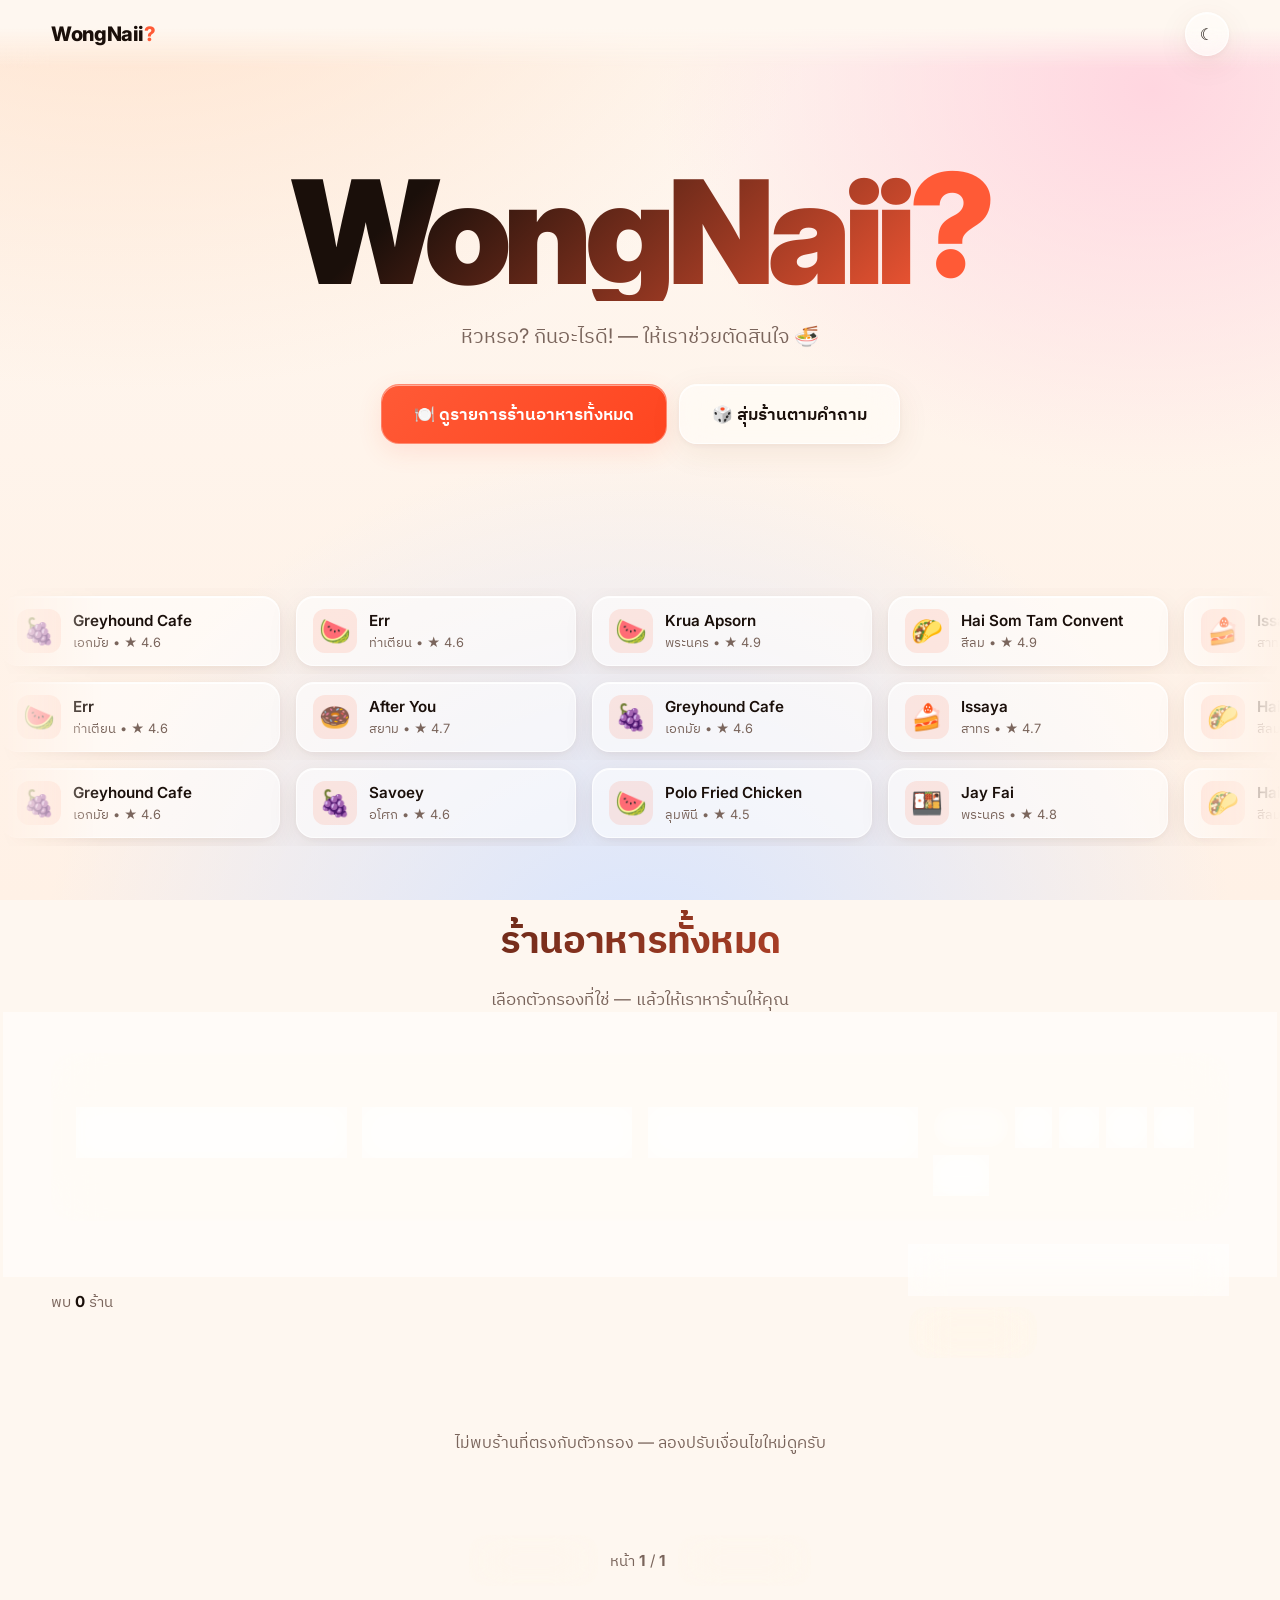
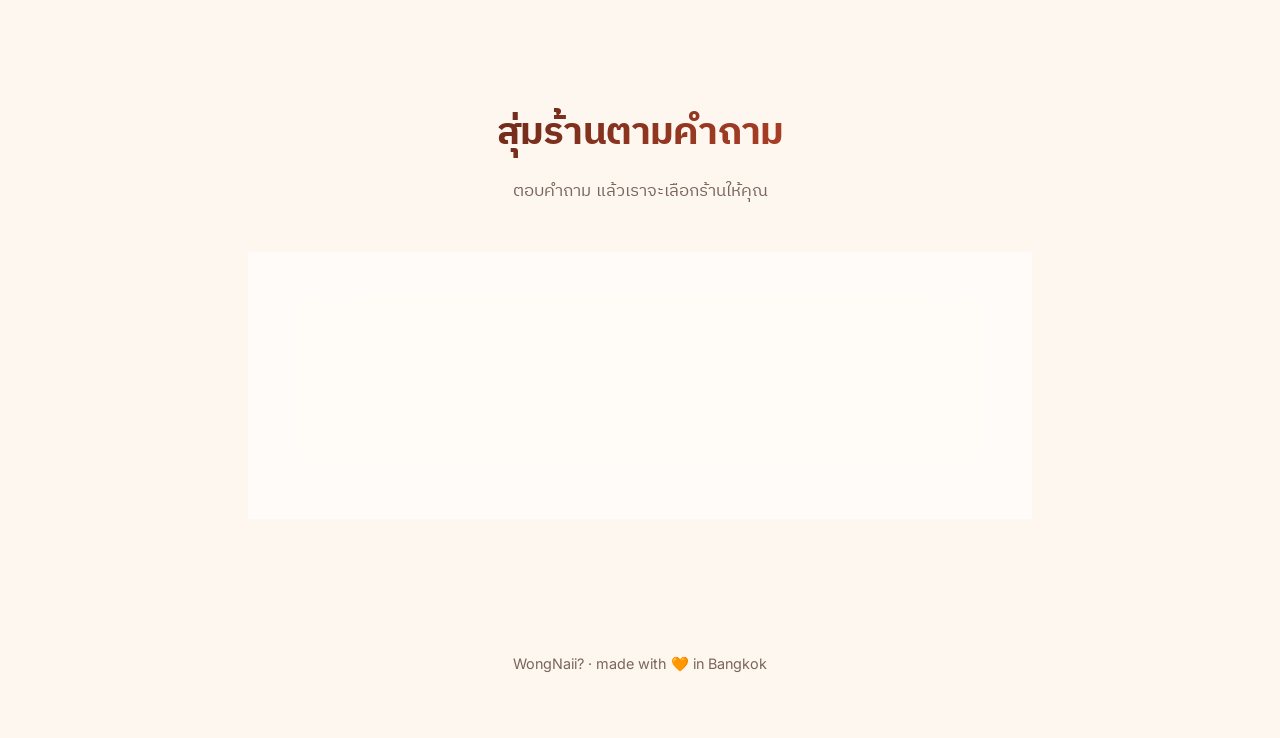
==== commit abb2d764: "Update page title to match hero text Co-Authored-By: Claude Sonnet 4.6 <noreply@anthropic.com>" ====
--- a/index.html
+++ b/index.html
@@ -4,7 +4,7 @@
   <meta charset="UTF-8">
   <meta name="viewport" content="width=device-width, initial-scale=1, viewport-fit=cover">
   <meta name="theme-color" content="#fef7f0">
-  <title>WongNaii? — หิวอะไรดีวันนี้</title>
+  <title>หิวหรอ? กินอะไรดี! — ให้เราช่วยตัดสินใจ 🍜</title>
   <meta name="description" content="WongNaii? — ค้นหาร้านอาหาร สุ่มร้านโดน ๆ และหาเพื่อนกินข้าวด้วยกัน">
   <link rel="preconnect" href="https://fonts.googleapis.com">
   <link rel="preconnect" href="https://fonts.gstatic.com" crossorigin>
--- a/assets/css/home.css
+++ b/assets/css/home.css
@@ -143,9 +143,13 @@
 }
 
 .section-block {
-  padding-top:    clamp(3rem, 6vw, 5rem);
+  padding-top:    var(--space-4);
   padding-bottom: clamp(2rem, 4vw, 4rem);
 }
+/* Remove ar-header's own top padding — section-block already provides breathing room */
+.section-block .ar-header { padding-top: 0; }
+/* Tighten quiz top padding — ar-header subtitle is already right above the progress bar */
+.section-block .quiz { padding-top: var(--space-4); }
 
 /* h2 heading inside .ar-header (same visual as h1 on standalone page) */
 .ar-header h2 {
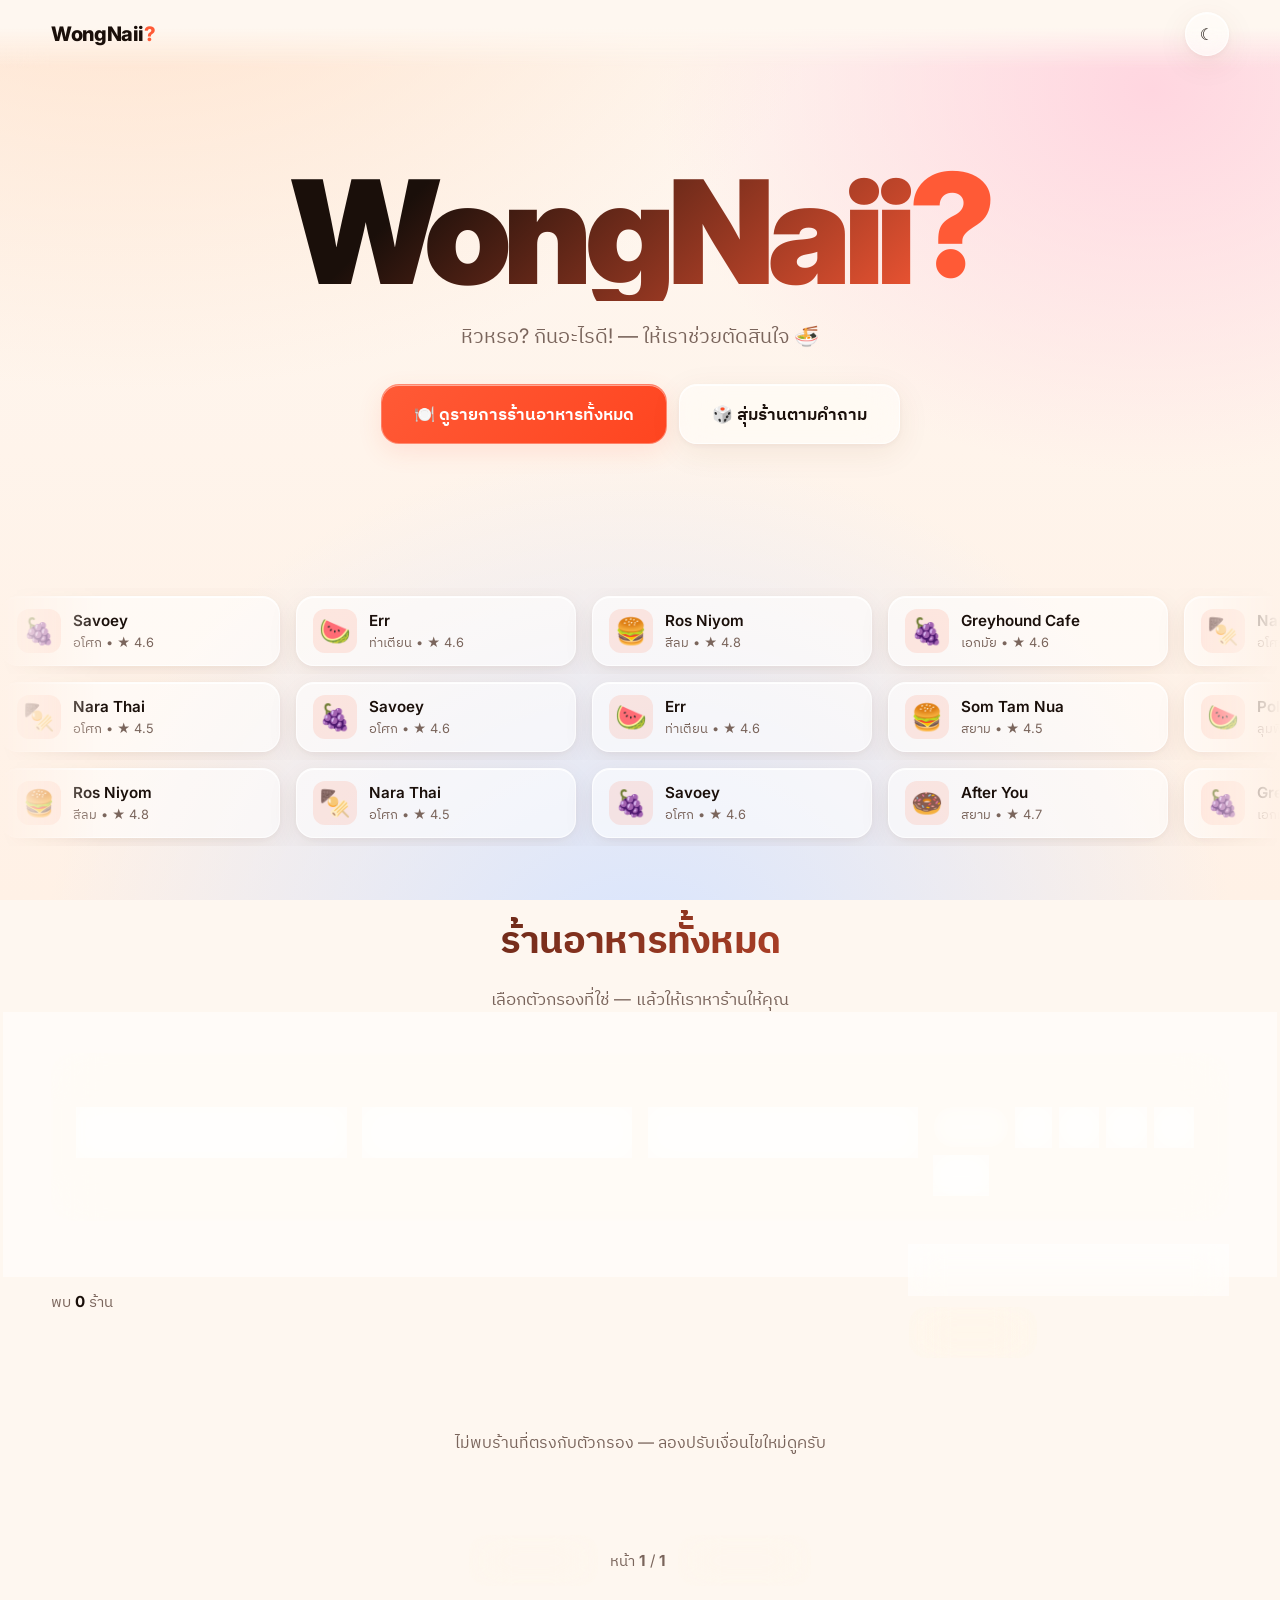
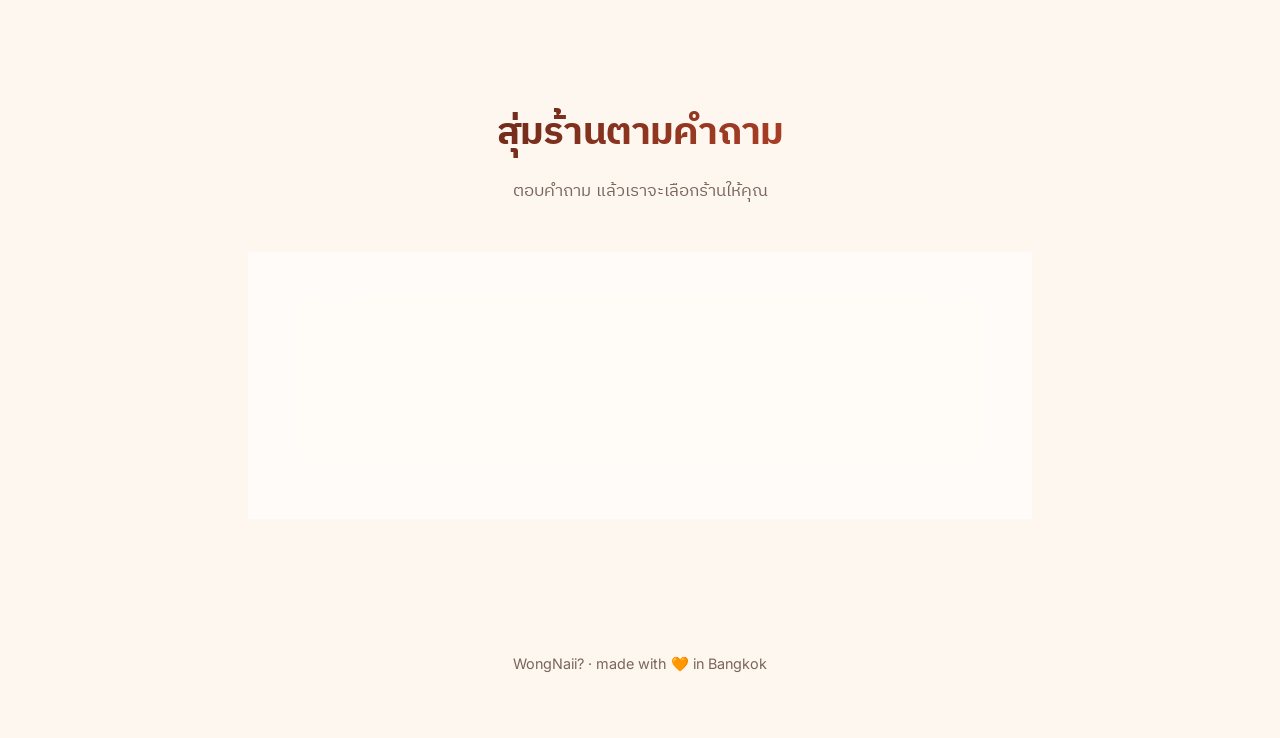
==== commit 2f5df12d: "Update page title to WongNaii? prefix Co-Authored-By: Claude Sonnet 4.6 <noreply@anthropic.com>" ====
--- a/index.html
+++ b/index.html
@@ -4,7 +4,7 @@
   <meta charset="UTF-8">
   <meta name="viewport" content="width=device-width, initial-scale=1, viewport-fit=cover">
   <meta name="theme-color" content="#fef7f0">
-  <title>หิวหรอ? กินอะไรดี! — ให้เราช่วยตัดสินใจ 🍜</title>
+  <title>WongNaii? - หิวหรอ? กินอะไรดี! — ให้เราช่วยตัดสินใจ 🍜</title>
   <meta name="description" content="WongNaii? — ค้นหาร้านอาหาร สุ่มร้านโดน ๆ และหาเพื่อนกินข้าวด้วยกัน">
   <link rel="preconnect" href="https://fonts.googleapis.com">
   <link rel="preconnect" href="https://fonts.gstatic.com" crossorigin>
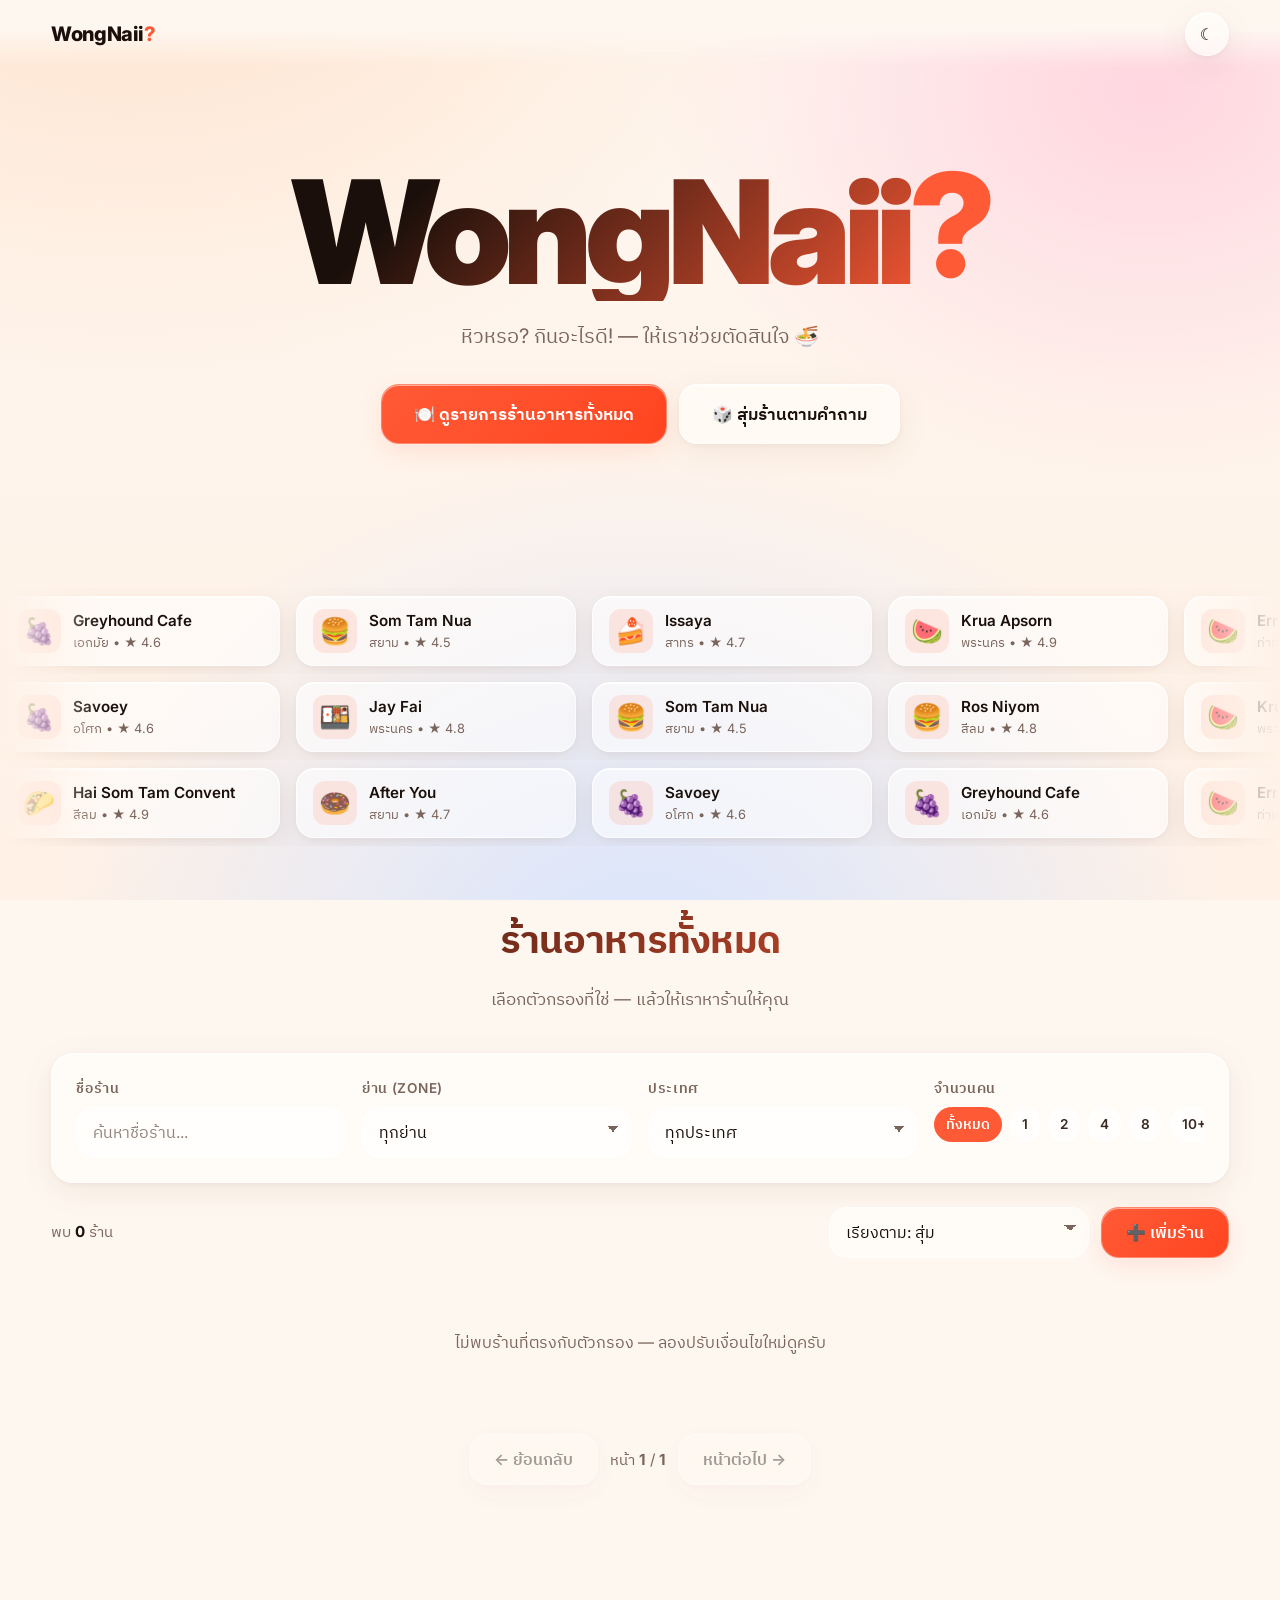
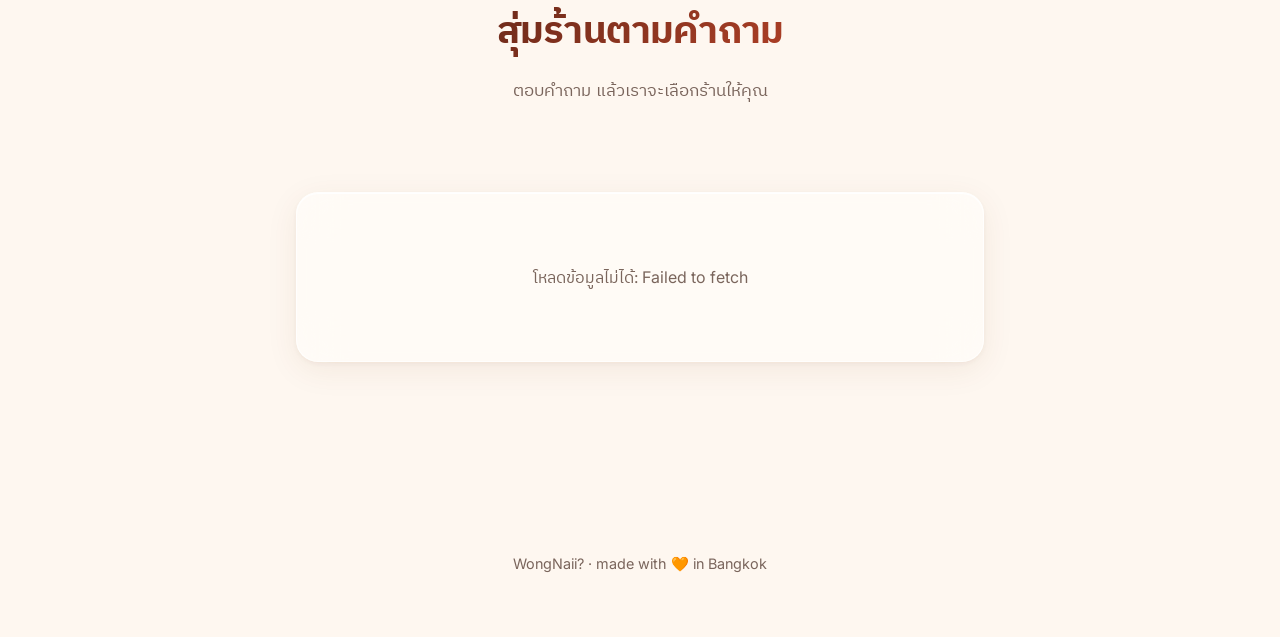
==== commit 395f7518: "Sort improvements, scroll lock, score badge spacing - Add 'เรียงคะแนนจาก AI WongNaii' (score-desc) s" ====
--- a/index.html
+++ b/index.html
@@ -89,6 +89,7 @@
         <div class="ar-top-actions">
           <select id="sort-by" class="glass-input">
             <option value="random">เรียงตาม: สุ่ม</option>
+            <option value="score-desc">เรียงคะแนนจาก AI WongNaii</option>
             <option value="rating-desc">คะแนน (สูง → ต่ำ)</option>
             <option value="rating-asc">คะแนน (ต่ำ → สูง)</option>
             <option value="reviews-desc">รีวิวเยอะสุด</option>
--- a/assets/css/all-restaurants.css
+++ b/assets/css/all-restaurants.css
@@ -23,6 +23,8 @@
   gap: var(--space-4);
   padding: var(--space-5);
   margin-bottom: var(--space-5);
+  /* Filter panel is a form — disable glass-card's lift-on-hover */
+  transform: none !important;
 }
 .ar-filter-group { display: flex; flex-direction: column; gap: var(--space-2); }
 .ar-filter-group label {
@@ -35,17 +37,20 @@
 .ar-filter-group select { appearance: none; cursor: pointer; }
 
 .ar-group-sizes {
-  display: flex; flex-wrap: wrap; gap: var(--space-2);
-}
+  display: flex; flex-wrap: nowrap; gap: var(--space-2);
+  overflow-x: auto; scrollbar-width: none;
+}
+.ar-group-sizes::-webkit-scrollbar { display: none; }
 .ar-group-sizes button {
-  padding: 8px 14px;
+  flex-shrink: 0;
+  padding: 6px 11px;
   border-radius: 999px;
   background: var(--glass-bg);
   -webkit-backdrop-filter: blur(12px); backdrop-filter: blur(12px);
   border: 1px solid var(--glass-border);
   color: var(--text);
   font-weight: 600;
-  font-size: 0.9rem;
+  font-size: 0.85rem;
   transition: all var(--transition-fast);
 }
 .ar-group-sizes button.is-active {
@@ -63,7 +68,7 @@
 }
 .ar-result-count { color: var(--text-muted); font-size: 0.95rem; }
 .ar-result-count strong { color: var(--text-strong); }
-.ar-top-actions { display: flex; gap: var(--space-3); align-items: center; flex-wrap: wrap; }
+.ar-top-actions { display: flex; gap: var(--space-3); align-items: center; flex-wrap: nowrap; }
 .ar-top-actions select { min-width: 160px; }
 
 /* ---- Card grid (3 cols × 4 rows = 12) ---- */
@@ -101,8 +106,14 @@
 
 .r-heart-wrap {
   flex-shrink: 0;
-  display: flex; flex-direction: column; align-items: center; gap: 4px;
-}
+  display: flex; flex-direction: column; align-items: center; gap: 8px;
+}
+/* Total score badge above heart button on card */
+.r-score-badge {
+  font-size: 1rem; font-weight: 800;
+  color: var(--accent); line-height: 1; text-align: center;
+}
+.r-score-badge__denom { font-size: 0.58rem; font-weight: 600; color: var(--text-muted); }
 .r-heart {
   width: 40px; height: 40px;
   border-radius: 50%;
@@ -217,12 +228,54 @@
 @keyframes toast-in  { from { opacity:0; transform:translateY(16px) scale(.95); } to { opacity:1; transform:translateY(0) scale(1); } }
 @keyframes toast-out { from { opacity:1; transform:translateY(0); } to { opacity:0; transform:translateY(10px); } }
 
+/* ---- Total score (in detail popup and standalone randomizer result) ---- */
+.detail-total-score {
+  display: flex; align-items: baseline; justify-content: center; gap: 3px;
+  margin-bottom: var(--space-3);
+}
+.detail-total-score__num {
+  font-size: 2.2rem; font-weight: 900; color: var(--accent); line-height: 1;
+}
+.detail-total-score__denom { font-size: 0.9rem; font-weight: 600; color: var(--text-muted); }
+
+/* ---- Score bars (AE-AJ breakdown in popup) ---- */
+.score-bars {
+  display: flex; flex-direction: column; gap: 10px;
+  margin: var(--space-4) 0;
+  padding: var(--space-4) var(--space-5);
+  background: var(--glass-bg);
+  -webkit-backdrop-filter: blur(var(--blur)); backdrop-filter: blur(var(--blur));
+  border: 1px solid var(--glass-border);
+  border-radius: var(--radius-md);
+  text-align: left;
+}
+.score-bar { display: flex; align-items: center; gap: var(--space-3); }
+.score-bar__label {
+  font-size: 0.78rem; color: var(--text-muted);
+  flex: 0 0 72px; line-height: 1.3;
+}
+.score-bar__track {
+  flex: 1; height: 7px;
+  background: rgba(255,255,255,0.08);
+  border-radius: 999px; overflow: hidden;
+}
+.score-bar__fill {
+  height: 100%;
+  background: linear-gradient(90deg, var(--accent), var(--accent-hover));
+  border-radius: 999px;
+  transition: width 0.6s cubic-bezier(.2,.8,.2,1);
+}
+.score-bar__val {
+  font-size: 0.72rem; font-weight: 700; color: var(--text-strong);
+  flex: 0 0 36px; text-align: right;
+}
+
 /* ---- Restaurant detail popup ---- */
 .detail-modal {
   width: min(640px, 92vw);
   position: relative;
   padding: 0;
-  overflow: visible;
+  overflow-y: auto;
 }
 .detail-close {
   position: absolute;
